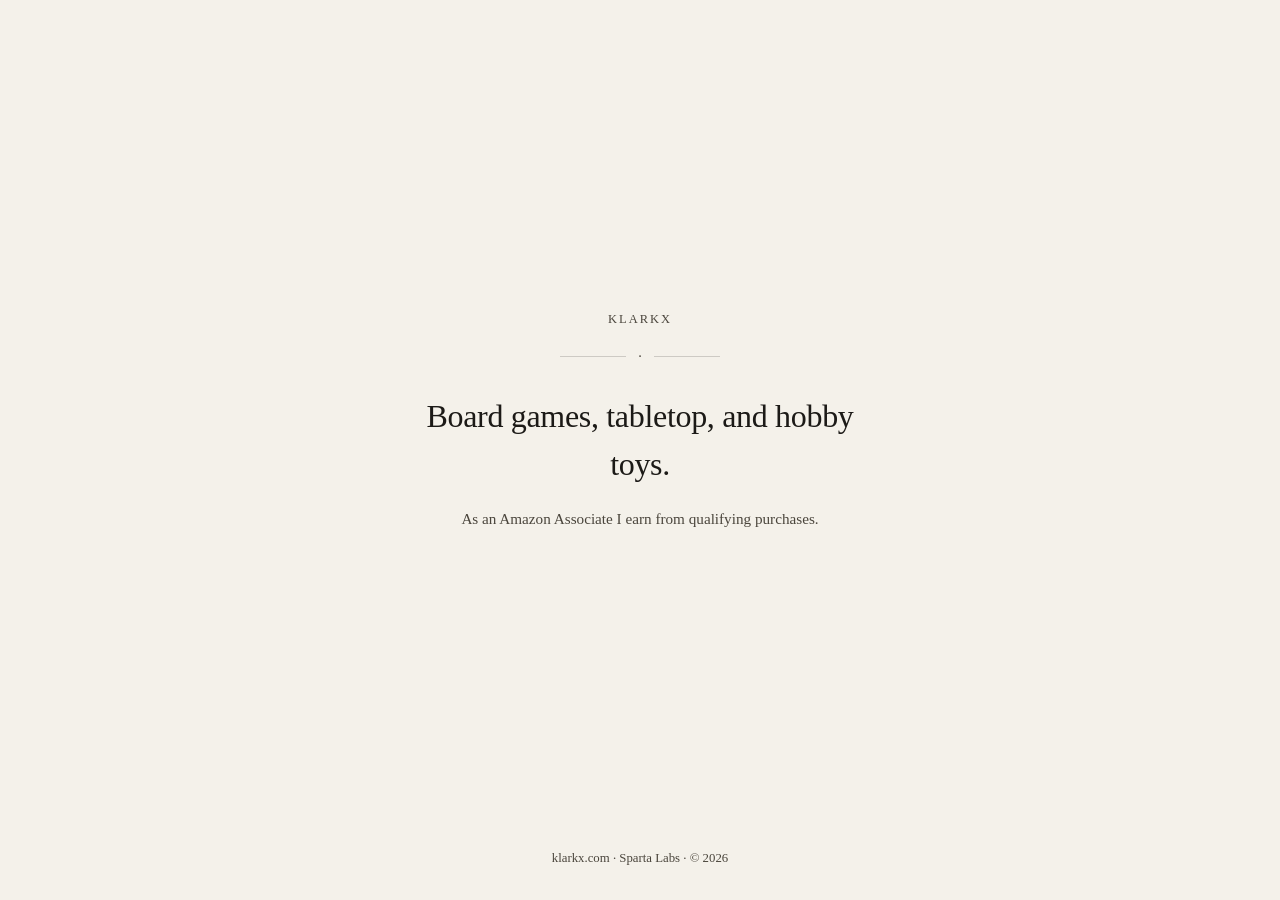
==== index.html @ 6b75e3bf "Add Klarkx holding page Minimal static site for Cloudflare Pages: home, 404, robots, and styles." ====
<!DOCTYPE html>
<html lang="en">
<head>
  <meta charset="utf-8" />
  <meta name="viewport" content="width=device-width, initial-scale=1" />
  <title>Klarkx</title>
  <meta name="description" content="Board games, tabletop, and hobby toys." />
  <meta name="robots" content="index,follow" />
  <link rel="stylesheet" href="styles.css" />
</head>
<body>
  <main class="wrap">
    <p class="eyebrow">Klarkx</p>
    <div class="rule" aria-hidden="true"><span class="dot">·</span></div>
    <h1>Board games, tabletop, and hobby toys.</h1>
    <p class="disclosure">As an Amazon Associate I earn from qualifying purchases.</p>
  </main>
  <footer>
    <p>klarkx.com · Sparta Labs · © 2026</p>
  </footer>
</body>
</html>
---- styles.css ----
:root {
  --bg: #f4f1ea;
  --ink: #1c1a17;
  --muted: #4a453c;
  --line: rgba(28, 26, 23, 0.18);
  --max: 28rem;
  --focus: #1c1a17;
}

* { box-sizing: border-box; }

html, body { height: 100%; }

body {
  margin: 0;
  min-height: 100%;
  display: flex;
  flex-direction: column;
  font-family: "Iowan Old Style", "Palatino Linotype", Palatino, Georgia, serif;
  background: var(--bg);
  color: var(--ink);
  line-height: 1.5;
}

a {
  color: var(--ink);
  text-decoration: underline;
  text-underline-offset: 0.15em;
}

a:hover { color: var(--muted); }

a:focus-visible,
.home-link:focus-visible {
  outline: 2px solid var(--focus);
  outline-offset: 3px;
}

.wrap {
  width: min(100% - 2.5rem, var(--max));
  margin: auto;
  padding: 4rem 0 3rem;
  text-align: center;
}

.eyebrow {
  margin: 0 0 1.25rem;
  letter-spacing: 0.16em;
  text-transform: uppercase;
  font-size: 0.78rem;
  color: var(--muted);
}

.rule {
  display: flex;
  align-items: center;
  gap: 0.75rem;
  color: var(--muted);
  margin: 0 auto 1.75rem;
  max-width: 10rem;
}

.rule::before,
.rule::after {
  content: "";
  flex: 1;
  height: 1px;
  background: var(--line);
}

.dot { font-size: 0.9rem; line-height: 1; }

h1 {
  margin: 0 0 1.25rem;
  font-weight: 400;
  font-size: clamp(1.5rem, 5vw, 2rem);
  letter-spacing: -0.01em;
}

.lede {
  margin: 0 0 1.25rem;
  color: var(--muted);
  font-size: 1.05rem;
}

.home-link {
  display: inline-flex;
  align-items: center;
  justify-content: center;
  min-height: 44px;
  min-width: 44px;
  padding: 0.5rem 0.75rem;
}

.disclosure {
  margin: 0;
  color: var(--muted);
  font-size: 0.95rem;
}

footer {
  padding: 1.5rem 1rem 2rem;
  text-align: center;
  color: var(--muted);
  font-size: 0.8rem;
}

footer p { margin: 0; }

@media (max-width: 390px) {
  .wrap {
    width: min(100% - 2rem, var(--max));
    padding: 3rem 0 2.5rem;
  }
}
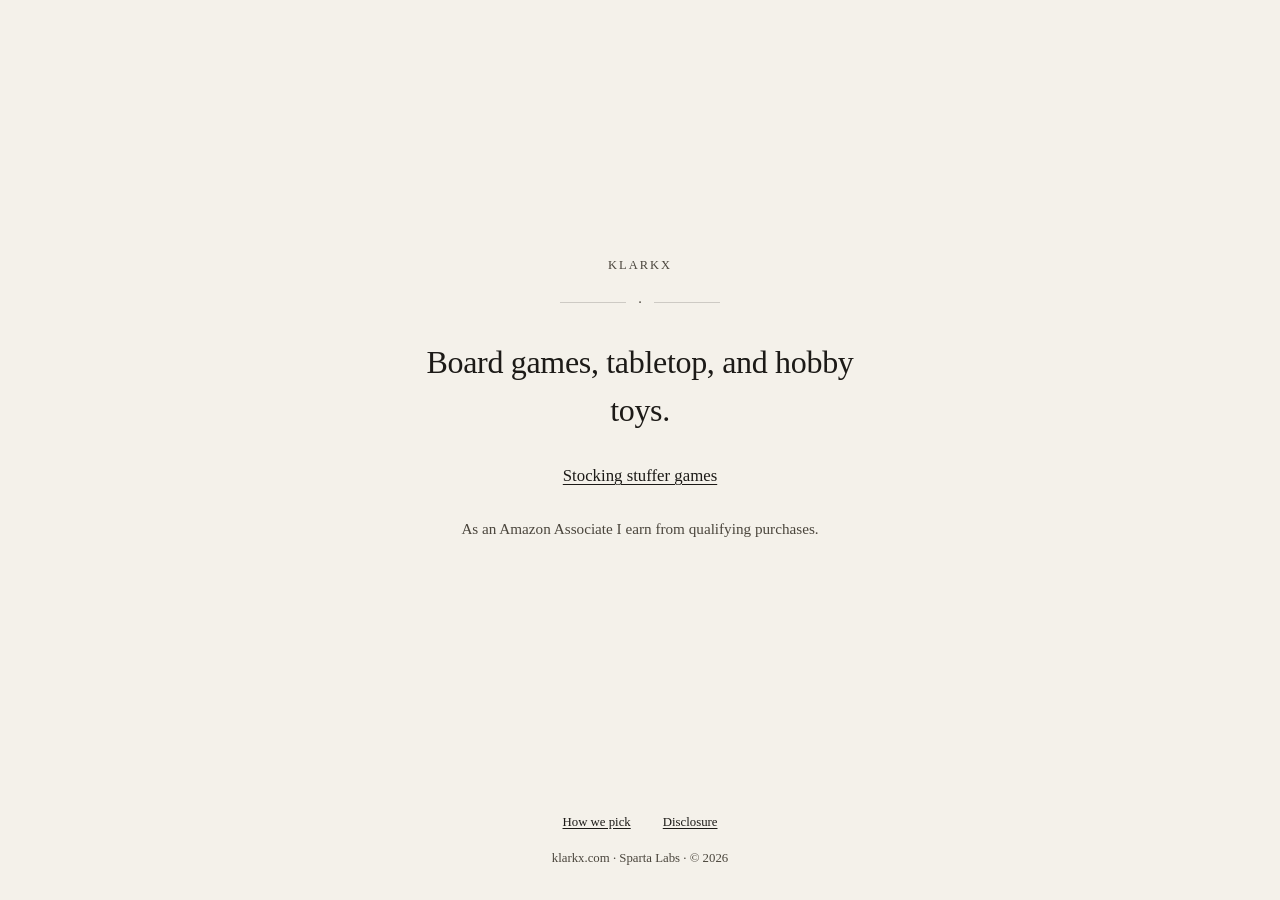
==== commit 57d7cd78: "Publish stocking stuffer games, how we pick, and disclosure Add the three approved pages, sitemap.xm" ====
--- a/index.html
+++ b/index.html
@@ -6,16 +6,21 @@
   <title>Klarkx</title>
   <meta name="description" content="Board games, tabletop, and hobby toys." />
   <meta name="robots" content="index,follow" />
-  <link rel="stylesheet" href="styles.css" />
+  <link rel="stylesheet" href="/styles.css" />
 </head>
 <body>
   <main class="wrap">
     <p class="eyebrow">Klarkx</p>
     <div class="rule" aria-hidden="true"><span class="dot">·</span></div>
     <h1>Board games, tabletop, and hobby toys.</h1>
+    <p class="lede"><a class="home-link" href="/stocking-stuffer-games/">Stocking stuffer games</a></p>
     <p class="disclosure">As an Amazon Associate I earn from qualifying purchases.</p>
   </main>
   <footer>
+    <nav class="footer-nav" aria-label="Footer">
+      <a href="/how-we-pick/">How we pick</a>
+      <a href="/disclosure/">Disclosure</a>
+    </nav>
     <p>klarkx.com · Sparta Labs · © 2026</p>
   </footer>
 </body>
--- a/styles.css
+++ b/styles.css
@@ -4,6 +4,7 @@
   --muted: #4a453c;
   --line: rgba(28, 26, 23, 0.18);
   --max: 28rem;
+  --max-prose: 42rem;
   --focus: #1c1a17;
 }
 
@@ -31,7 +32,8 @@
 a:hover { color: var(--muted); }
 
 a:focus-visible,
-.home-link:focus-visible {
+.home-link:focus-visible,
+.brand:focus-visible {
   outline: 2px solid var(--focus);
   outline-offset: 3px;
 }
@@ -98,18 +100,221 @@
   font-size: 0.95rem;
 }
 
+/* Inner pages: left-aligned article column */
+.site-header {
+  width: min(100% - 2.5rem, var(--max-prose));
+  margin: 0 auto;
+  display: flex;
+  align-items: center;
+  justify-content: space-between;
+  gap: 0.75rem;
+  padding: 0.75rem 0 0;
+  flex-wrap: nowrap;
+}
+
+.brand {
+  display: inline-flex;
+  align-items: center;
+  justify-content: center;
+  min-height: 44px;
+  min-width: 44px;
+  letter-spacing: 0.16em;
+  text-transform: uppercase;
+  font-size: 0.78rem;
+  color: var(--muted);
+  text-decoration: none;
+  padding: 0.5rem 0.25rem 0.5rem 0;
+}
+
+.nav {
+  display: flex;
+  flex-wrap: nowrap;
+  align-items: center;
+  gap: 0.25rem;
+  font-size: 0.9rem;
+}
+
+.nav a {
+  display: inline-flex;
+  align-items: center;
+  justify-content: center;
+  min-height: 44px;
+  min-width: 44px;
+  padding: 0.5rem 0.6rem;
+}
+
+.wrap.prose {
+  width: min(100% - 2.5rem, var(--max-prose));
+  margin: 0 auto;
+  padding: 2rem 0 3.5rem;
+  text-align: left;
+  flex: 1;
+}
+
+.prose h1 {
+  margin: 0 0 0.85rem;
+  font-size: clamp(1.6rem, 4.5vw, 2.15rem);
+  line-height: 1.2;
+}
+
+.prose h2 {
+  margin: 2.25rem 0 0.75rem;
+  font-weight: 400;
+  font-size: 1.35rem;
+}
+
+.prose h3 {
+  margin: 1.5rem 0 0.4rem;
+  font-weight: 400;
+  font-size: 1.12rem;
+}
+
+.prose p,
+.prose li {
+  color: var(--ink);
+}
+
+.prose .lede,
+.prose .meta,
+.prose .disclosure,
+.prose .note {
+  color: var(--muted);
+}
+
+.prose .lede { font-size: 1.05rem; margin: 0 0 0.85rem; }
+.prose .meta { font-size: 0.9rem; margin: 0 0 1.25rem; }
+.prose .disclosure { margin: 0 0 1.25rem; font-size: 0.95rem; }
+.prose .note { margin: 0 0 1rem; font-size: 0.9rem; }
+
+.prose ul,
+.prose ol {
+  margin: 0 0 1.25rem;
+  padding-left: 1.25rem;
+}
+
+.prose li { margin: 0.35rem 0; }
+
+.table-wrap { overflow-x: auto; margin: 1rem 0 1.5rem; }
+
+table {
+  width: 100%;
+  border-collapse: collapse;
+  font-size: 0.92rem;
+}
+
+caption {
+  text-align: left;
+  caption-side: top;
+  margin: 0 0 0.5rem;
+  color: var(--muted);
+  font-size: 0.9rem;
+}
+
+th, td {
+  text-align: left;
+  vertical-align: middle;
+  padding: 0.35rem 0.7rem 0.35rem 0;
+  border-bottom: 1px solid var(--line);
+}
+
+th { font-weight: 600; }
+
+/* Keep compact columns on one line; the table wraps can scroll. */
+td:nth-child(2),
+td:nth-child(3),
+td:nth-child(4),
+td:nth-child(5) {
+  white-space: nowrap;
+}
+
+table a {
+  display: inline-flex;
+  align-items: center;
+  min-height: 44px;
+  min-width: 44px;
+}
+
+.buy { margin: 0.35rem 0 0; font-size: 0.95rem; }
+
+.buy a {
+  display: inline-flex;
+  align-items: center;
+  min-height: 44px;
+  padding: 0.35rem 0;
+}
+
+.faq dt { margin: 1rem 0 0.25rem; font-weight: 600; }
+.faq dd { margin: 0; }
+
+.sources { font-size: 0.92rem; }
+.sources li { margin: 0.35rem 0; }
+
+/* Expand inline citation and meta link hit areas without stretching line height. */
+.prose p a,
+.prose li a,
+.prose .meta a {
+  position: relative;
+}
+
+.prose p a::after,
+.prose li a::after,
+.prose .meta a::after {
+  content: "";
+  position: absolute;
+  top: 50%;
+  left: 50%;
+  width: max(100%, 44px);
+  height: max(100%, 44px);
+  transform: translate(-50%, -50%);
+}
+
 footer {
-  padding: 1.5rem 1rem 2rem;
+  padding: 1.25rem 1rem 2rem;
   text-align: center;
   color: var(--muted);
   font-size: 0.8rem;
 }
 
 footer p { margin: 0; }
+
+footer .disclosure {
+  margin: 0 0 0.35rem;
+  font-size: 0.8rem;
+}
+
+.footer-nav {
+  display: flex;
+  flex-wrap: nowrap;
+  justify-content: center;
+  align-items: center;
+  gap: 0.25rem 0.5rem;
+  margin: 0 0 0.25rem;
+}
+
+.footer-nav a {
+  display: inline-flex;
+  align-items: center;
+  justify-content: center;
+  min-height: 44px;
+  min-width: 44px;
+  padding: 0.5rem 0.75rem;
+}
 
 @media (max-width: 390px) {
   .wrap {
     width: min(100% - 2rem, var(--max));
     padding: 3rem 0 2.5rem;
   }
-}
+
+  .site-header,
+  .wrap.prose {
+    width: min(100% - 2rem, var(--max-prose));
+  }
+
+  .wrap.prose { padding: 1.5rem 0 2.5rem; }
+
+  .nav a,
+  .footer-nav a {
+    padding: 0.5rem 0.45rem;
+  }
+}
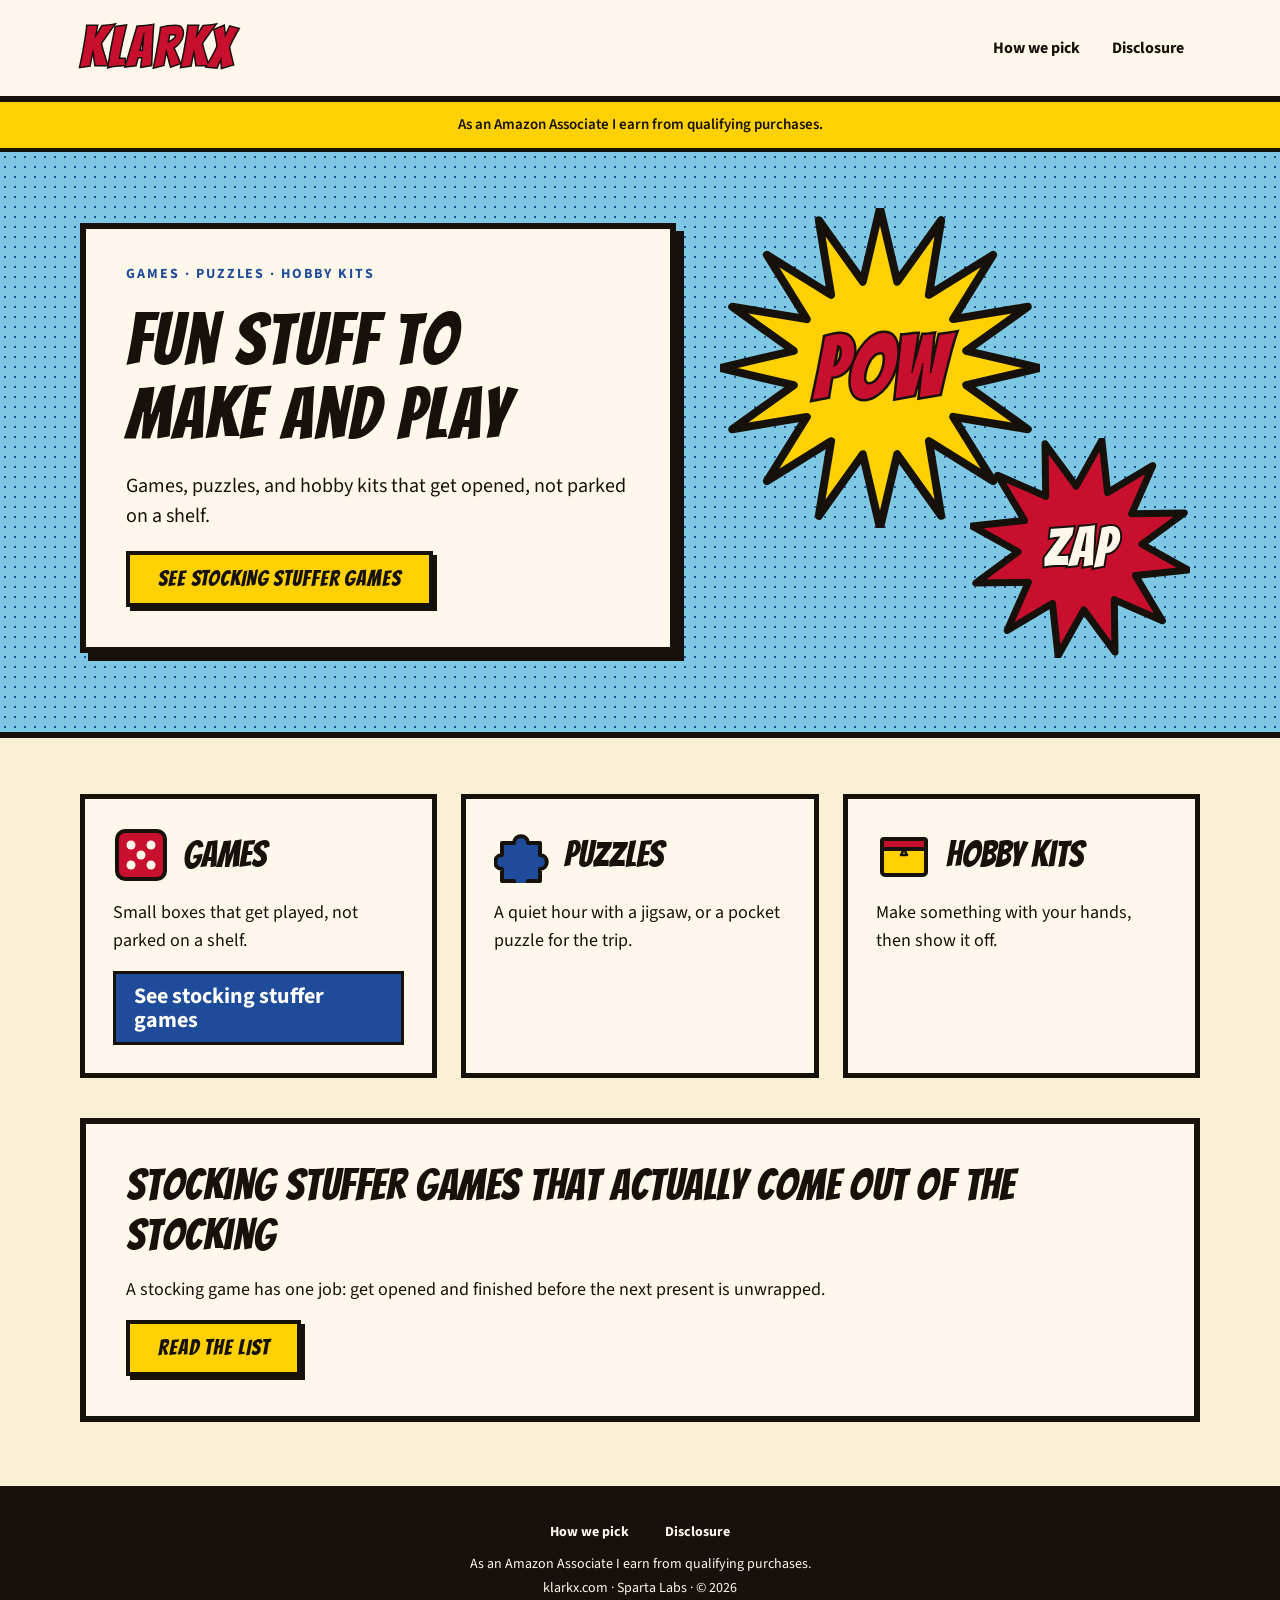
==== commit c71e9950: "Apply the Silver Age design and v2 copy Rebuild the home page, stocking-stuffer article, how-we-pick" ====
--- a/index.html
+++ b/index.html
@@ -3,24 +3,106 @@
 <head>
   <meta charset="utf-8" />
   <meta name="viewport" content="width=device-width, initial-scale=1" />
-  <title>Klarkx</title>
-  <meta name="description" content="Board games, tabletop, and hobby toys." />
+  <title>Klarkx — Fun stuff to make and play</title>
+  <meta name="description" content="Games, puzzles, and hobby kits that get opened, not parked on a shelf." />
   <meta name="robots" content="index,follow" />
+  <link rel="preload" href="/fonts/bangers-normal-400-latin.woff2" as="font" type="font/woff2" crossorigin>
+  <link rel="preload" href="/fonts/source-sans-3-roman-variable-latin.woff2" as="font" type="font/woff2" crossorigin>
+  <link rel="stylesheet" href="/fonts/fonts.css" />
   <link rel="stylesheet" href="/styles.css" />
 </head>
 <body>
-  <main class="wrap">
-    <p class="eyebrow">Klarkx</p>
-    <div class="rule" aria-hidden="true"><span class="dot">·</span></div>
-    <h1>Board games, tabletop, and hobby toys.</h1>
-    <p class="lede"><a class="home-link" href="/stocking-stuffer-games/">Stocking stuffer games</a></p>
-    <p class="disclosure">As an Amazon Associate I earn from qualifying purchases.</p>
+  <a class="skip" href="#main">Skip to content</a>
+  <header class="site-header">
+    <div class="header-inner">
+      <a class="brand" href="/">Klarkx</a>
+      <nav class="nav" aria-label="Site">
+        <a href="/how-we-pick/">How we pick</a>
+        <a href="/disclosure/">Disclosure</a>
+      </nav>
+    </div>
+  </header>
+  <div class="disclosure-bar">
+    <p>As an Amazon Associate I earn from qualifying purchases.</p>
+  </div>
+  <main id="main">
+    <section class="hero">
+      <div class="hero-inner">
+        <div class="hero-copy">
+          <p class="eyebrow">Games · Puzzles · Hobby kits</p>
+          <h1 class="hero-title">Fun stuff to<br>make and play</h1>
+          <p class="hero-lede">Games, puzzles, and hobby kits that get opened, not parked on a shelf.</p>
+          <a class="btn" href="/stocking-stuffer-games/">See stocking stuffer games</a>
+        </div>
+        <div class="hero-bursts" aria-hidden="true">
+          <div class="burst burst-pow">
+            <svg viewBox="0 0 320 320" width="140" height="140">
+              <polygon points="160.0,0.0 177.2,73.7 221.2,12.2 208.9,86.8 273.1,46.9 233.2,111.1 307.8,98.8 246.3,142.8 320.0,160.0 246.3,177.2 307.8,221.2 233.2,208.9 273.1,273.1 208.9,233.2 221.2,307.8 177.2,246.3 160.0,320.0 142.8,246.3 98.8,307.8 111.1,233.2 46.9,273.1 86.8,208.9 12.2,221.2 73.7,177.2 0.0,160.0 73.7,142.8 12.2,98.8 86.8,111.1 46.9,46.9 111.1,86.8 98.8,12.2 142.8,73.7" fill="#FFD100" stroke="#17110B" stroke-width="8" stroke-linejoin="round"></polygon>
+            </svg>
+            <span class="burst-label">POW</span>
+          </div>
+          <div class="burst burst-zap">
+            <svg viewBox="0 0 220 220" width="140" height="140">
+              <polygon points="131.9,2.2 137.6,54.5 182.8,27.6 161.7,75.7 214.3,75.0 171.9,106.2 217.8,131.9 165.5,137.6 192.4,182.8 144.3,161.7 145.0,214.3 113.8,171.9 88.1,217.8 82.4,165.5 37.2,192.4 58.3,144.3 5.7,145.0 48.1,113.8 2.2,88.1 54.5,82.4 27.6,37.2 75.7,58.3 75.0,5.7 106.2,48.1" fill="#C8102E" stroke="#17110B" stroke-width="7" stroke-linejoin="round"></polygon>
+            </svg>
+            <span class="burst-label">ZAP</span>
+          </div>
+        </div>
+      </div>
+    </section>
+
+    <div class="section categories">
+      <article class="panel cat-card">
+        <div class="cat-head">
+          <svg class="icon" viewBox="0 0 56 56" width="56" height="56" aria-hidden="true" focusable="false">
+              <rect x="4" y="4" width="48" height="48" rx="8" fill="#C8102E" stroke="#17110B" stroke-width="4"></rect>
+              <circle cx="18" cy="18" r="4.5" fill="#FFF8EA"></circle>
+              <circle cx="38" cy="18" r="4.5" fill="#FFF8EA"></circle>
+              <circle cx="28" cy="28" r="4.5" fill="#FFF8EA"></circle>
+              <circle cx="18" cy="38" r="4.5" fill="#FFF8EA"></circle>
+              <circle cx="38" cy="38" r="4.5" fill="#FFF8EA"></circle>
+            </svg>
+          <h2 class="cat-title">Games</h2>
+        </div>
+        <p>Small boxes that get played, not parked on a shelf.</p>
+        <a class="btn btn-blue" href="/stocking-stuffer-games/">See stocking stuffer games</a>
+      </article>
+      <article class="panel cat-card">
+        <div class="cat-head">
+          <svg class="icon" viewBox="0 0 56 56" width="56" height="56" aria-hidden="true" focusable="false">
+              <path d="M8 16 h12 c0-9 14-9 14 0 h12 v12 c9 0 9 14 0 14 v12 h-12 c0 9-14 9-14 0 h-12 v-12 c-9 0-9-14 0-14 z" fill="#1E4B9A" stroke="#17110B" stroke-width="4" stroke-linejoin="round"></path>
+            </svg>
+          <h2 class="cat-title">Puzzles</h2>
+        </div>
+        <p>A quiet hour with a jigsaw, or a pocket puzzle for the trip.</p>
+      </article>
+      <article class="panel cat-card">
+        <div class="cat-head">
+          <svg class="icon" viewBox="0 0 56 56" width="56" height="56" aria-hidden="true" focusable="false">
+              <rect x="6" y="18" width="44" height="30" rx="3" fill="#FFD100" stroke="#17110B" stroke-width="4"></rect>
+              <rect x="6" y="12" width="44" height="10" rx="2" fill="#C8102E" stroke="#17110B" stroke-width="4"></rect>
+              <path d="M28 22 L31 28 H25 Z" fill="#FFD100" stroke="#17110B" stroke-width="2.5" stroke-linejoin="round"></path>
+            </svg>
+          <h2 class="cat-title">Hobby kits</h2>
+        </div>
+        <p>Make something with your hands, then show it off.</p>
+      </article>
+    </div>
+
+    <div class="section featured">
+      <article class="panel">
+        <h2>Stocking stuffer games that actually come out of the stocking</h2>
+        <p>A stocking game has one job: get opened and finished before the next present is unwrapped.</p>
+        <a class="btn" href="/stocking-stuffer-games/">Read the list</a>
+      </article>
+    </div>
   </main>
   <footer>
     <nav class="footer-nav" aria-label="Footer">
       <a href="/how-we-pick/">How we pick</a>
       <a href="/disclosure/">Disclosure</a>
     </nav>
+    <p class="disclosure">As an Amazon Associate I earn from qualifying purchases.</p>
     <p>klarkx.com · Sparta Labs · © 2026</p>
   </footer>
 </body>
--- a/fonts/fonts.css
+++ b/fonts/fonts.css
@@ -0,0 +1,28 @@
+/* Self-hosted Latin subsets. font-display: swap. */
+
+@font-face {
+  font-family: "Bangers";
+  font-style: normal;
+  font-weight: 400;
+  font-display: swap;
+  src: url("/fonts/bangers-normal-400-latin.woff2") format("woff2");
+  unicode-range: U+0000-00FF, U+0131, U+0152-0153, U+02BB-02BC, U+02C6, U+02DA, U+02DC, U+0304, U+0308, U+0329, U+2000-206F, U+20AC, U+2122, U+2191, U+2193, U+2212, U+2215, U+FEFF, U+FFFD;
+}
+
+@font-face {
+  font-family: "Source Sans 3";
+  font-style: normal;
+  font-weight: 200 900;
+  font-display: swap;
+  src: url("/fonts/source-sans-3-roman-variable-latin.woff2") format("woff2");
+  unicode-range: U+0000-00FF, U+0131, U+0152-0153, U+02BB-02BC, U+02C6, U+02DA, U+02DC, U+0304, U+0308, U+0329, U+2000-206F, U+20AC, U+2122, U+2191, U+2193, U+2212, U+2215, U+FEFF, U+FFFD;
+}
+
+@font-face {
+  font-family: "Source Sans 3";
+  font-style: italic;
+  font-weight: 400;
+  font-display: swap;
+  src: url("/fonts/source-sans-3-italic-400-latin.woff2") format("woff2");
+  unicode-range: U+0000-00FF, U+0131, U+0152-0153, U+02BB-02BC, U+02C6, U+02DA, U+02DC, U+0304, U+0308, U+0329, U+2000-206F, U+20AC, U+2122, U+2191, U+2193, U+2212, U+2215, U+FEFF, U+FFFD;
+}
--- a/styles.css
+++ b/styles.css
@@ -1,27 +1,44 @@
+/* Klarkx Silver Age — palette and type from the approved Paper mock. */
+
 :root {
-  --bg: #f4f1ea;
-  --ink: #1c1a17;
-  --muted: #4a453c;
-  --line: rgba(28, 26, 23, 0.18);
-  --max: 28rem;
-  --max-prose: 42rem;
-  --focus: #1c1a17;
+  --newsprint: #F8EFD4;
+  --panel: #FFF8EA;
+  --ink: #17110B;
+  --red: #C8102E;
+  --yellow: #FFD100;
+  --blue: #1E4B9A;
+  --cyan: #7EC8E3;
+  --coffee: #4A3B28;
+  --display: "Bangers", "Impact", "Arial Black", sans-serif;
+  --sans: "Source Sans 3", "Source Sans Pro", "Helvetica Neue", Helvetica, Arial, sans-serif;
+  --page-pad: 16px;
+  --content: 72rem;
+  --focus: #17110B;
+  --radius: 0;
 }
 
 * { box-sizing: border-box; }
 
-html, body { height: 100%; }
+html {
+  scroll-behavior: smooth;
+}
+
+html, body { min-height: 100%; }
 
 body {
   margin: 0;
   min-height: 100%;
   display: flex;
   flex-direction: column;
-  font-family: "Iowan Old Style", "Palatino Linotype", Palatino, Georgia, serif;
-  background: var(--bg);
-  color: var(--ink);
-  line-height: 1.5;
-}
+  font-family: var(--sans);
+  font-weight: 400;
+  font-size: 16px;
+  line-height: 24px;
+  background: var(--newsprint);
+  color: var(--ink);
+}
+
+img, svg { max-width: 100%; height: auto; display: block; }
 
 a {
   color: var(--ink);
@@ -29,86 +46,61 @@
   text-underline-offset: 0.15em;
 }
 
-a:hover { color: var(--muted); }
+a:hover { color: var(--blue); }
 
 a:focus-visible,
-.home-link:focus-visible,
-.brand:focus-visible {
-  outline: 2px solid var(--focus);
+button:focus-visible,
+.brand:focus-visible,
+.btn:focus-visible {
+  outline: 3px solid var(--focus);
   outline-offset: 3px;
 }
 
-.wrap {
-  width: min(100% - 2.5rem, var(--max));
-  margin: auto;
-  padding: 4rem 0 3rem;
-  text-align: center;
-}
-
-.eyebrow {
-  margin: 0 0 1.25rem;
-  letter-spacing: 0.16em;
-  text-transform: uppercase;
-  font-size: 0.78rem;
-  color: var(--muted);
-}
-
-.rule {
-  display: flex;
-  align-items: center;
-  gap: 0.75rem;
-  color: var(--muted);
-  margin: 0 auto 1.75rem;
-  max-width: 10rem;
-}
-
-.rule::before,
-.rule::after {
-  content: "";
-  flex: 1;
+.skip {
+  position: absolute;
+  left: 12px;
+  top: 0;
+  z-index: 20;
+  width: 1px;
   height: 1px;
-  background: var(--line);
-}
-
-.dot { font-size: 0.9rem; line-height: 1; }
-
-h1 {
-  margin: 0 0 1.25rem;
-  font-weight: 400;
-  font-size: clamp(1.5rem, 5vw, 2rem);
-  letter-spacing: -0.01em;
-}
-
-.lede {
-  margin: 0 0 1.25rem;
-  color: var(--muted);
-  font-size: 1.05rem;
-}
-
-.home-link {
-  display: inline-flex;
-  align-items: center;
-  justify-content: center;
+  padding: 0;
+  margin: -1px;
+  overflow: hidden;
+  clip: rect(0, 0, 0, 0);
+  white-space: nowrap;
+  border: 0;
+  background: var(--yellow);
+  color: var(--ink);
+  font-weight: 700;
+}
+
+.skip:focus,
+.skip:focus-visible {
+  width: auto;
+  height: auto;
+  margin: 0;
+  clip: auto;
+  overflow: visible;
+  top: 12px;
   min-height: 44px;
-  min-width: 44px;
-  padding: 0.5rem 0.75rem;
-}
-
-.disclosure {
-  margin: 0;
-  color: var(--muted);
-  font-size: 0.95rem;
-}
-
-/* Inner pages: left-aligned article column */
+  padding: 8px 12px;
+}
+
+/* ---------- Header ---------- */
+
 .site-header {
-  width: min(100% - 2.5rem, var(--max-prose));
+  background: var(--panel);
+  border-bottom: 6px solid var(--ink);
+}
+
+.header-inner {
+  width: min(100% - (var(--page-pad) * 2), var(--content));
   margin: 0 auto;
   display: flex;
   align-items: center;
   justify-content: space-between;
   gap: 0.75rem;
-  padding: 0.75rem 0 0;
+  padding: 8px 0;
   flex-wrap: nowrap;
 }
 
@@ -118,147 +110,428 @@
   justify-content: center;
   min-height: 44px;
   min-width: 44px;
-  letter-spacing: 0.16em;
+  padding: 4px 4px 4px 0;
+  font-family: var(--display);
+  font-weight: 400;
+  font-size: 36px;
+  line-height: 1;
+  letter-spacing: 0.04em;
+  color: var(--red);
+  text-decoration: none;
+  -webkit-text-stroke: 2.5px var(--ink);
+  paint-order: stroke fill;
   text-transform: uppercase;
-  font-size: 0.78rem;
-  color: var(--muted);
-  text-decoration: none;
-  padding: 0.5rem 0.25rem 0.5rem 0;
-}
+}
+
+.brand:hover { color: var(--red); }
 
 .nav {
   display: flex;
   flex-wrap: nowrap;
   align-items: center;
-  gap: 0.25rem;
-  font-size: 0.9rem;
-}
-
-.nav a {
+  gap: 0;
+  font-size: 14px;
+}
+
+.nav a,
+.footer-nav a {
   display: inline-flex;
   align-items: center;
   justify-content: center;
   min-height: 44px;
   min-width: 44px;
-  padding: 0.5rem 0.6rem;
-}
-
-.wrap.prose {
-  width: min(100% - 2.5rem, var(--max-prose));
+  padding: 10px 8px;
+  font-weight: 700;
+  text-decoration: none;
+  color: var(--ink);
+}
+
+.nav a:hover,
+.footer-nav a:hover { text-decoration: underline; }
+
+.nav a[aria-current="page"] {
+  text-decoration: underline;
+  text-underline-offset: 0.2em;
+}
+
+/* ---------- Disclosure bar ---------- */
+
+.disclosure-bar {
+  background: var(--yellow);
+  border-bottom: 4px solid var(--ink);
+  padding: 10px var(--page-pad);
+  text-align: center;
+}
+
+.disclosure-bar p {
   margin: 0 auto;
-  padding: 2rem 0 3.5rem;
-  text-align: left;
+  width: min(100%, var(--content));
+  font-weight: 600;
+  font-size: 14px;
+  line-height: 20px;
+  color: var(--ink);
+}
+
+/* ---------- Buttons ---------- */
+
+.btn {
+  display: inline-flex;
+  align-items: center;
+  justify-content: center;
+  min-height: 48px;
+  min-width: 44px;
+  padding: 12px 28px;
+  font-family: var(--display);
+  font-weight: 400;
+  font-size: 20px;
+  line-height: 22px;
+  letter-spacing: 0.04em;
+  text-decoration: none;
+  text-transform: uppercase;
+  border: 4px solid var(--ink);
+  box-shadow: 4px 4px 0 var(--ink);
+  color: var(--ink);
+  background: var(--yellow);
+}
+
+.btn:hover { color: var(--ink); filter: brightness(1.05); }
+
+.btn-blue {
+  background: var(--blue);
+  color: #fff;
+  font-family: var(--sans);
+  font-weight: 700;
+  font-size: 16px;
+  line-height: 20px;
+  letter-spacing: 0;
+  text-transform: none;
+  border-width: 3px;
+  box-shadow: none;
+  padding: 10px 18px;
+  min-height: 44px;
+}
+
+.btn-blue:hover { color: #fff; }
+
+.btn-block { width: 100%; }
+
+/* ---------- Home hero ---------- */
+
+.hero {
+  position: relative;
+  background-color: var(--cyan);
+  background-image: radial-gradient(var(--blue) 1.25px, transparent 1.25px);
+  background-size: 10px 10px;
+  border-bottom: 6px solid var(--ink);
+  overflow: hidden;
+}
+
+.hero-inner {
+  width: min(100% - (var(--page-pad) * 2), var(--content));
+  margin: 0 auto;
+  display: flex;
+  flex-direction: column;
+  gap: 16px;
+  padding: 20px 0 24px;
+}
+
+.hero-copy {
+  position: relative;
+  z-index: 1;
+  background: var(--panel);
+  border: 5px solid var(--ink);
+  box-shadow: 6px 6px 0 var(--ink);
+  padding: 22px 20px 24px;
+  display: flex;
+  flex-direction: column;
+  gap: 14px;
+}
+
+.eyebrow {
+  margin: 0;
+  font-weight: 700;
+  font-size: 13px;
+  line-height: 16px;
+  letter-spacing: 0.14em;
+  text-transform: uppercase;
+  color: var(--blue);
+}
+
+.hero-title {
+  margin: 0;
+  font-family: var(--display);
+  font-weight: 400;
+  font-size: 42px;
+  line-height: 44px;
+  letter-spacing: 0.02em;
+  color: var(--ink);
+}
+
+.hero-lede {
+  margin: 0;
+  font-size: 16px;
+  line-height: 24px;
+  color: var(--ink);
+}
+
+.hero-bursts {
+  display: flex;
+  justify-content: flex-end;
+  pointer-events: none;
+}
+
+.burst {
+  position: relative;
+  flex-shrink: 0;
+}
+
+.burst svg { display: block; }
+
+.burst-label {
+  position: absolute;
+  inset: 0;
+  display: flex;
+  align-items: center;
+  justify-content: center;
+  font-family: var(--display);
+  font-weight: 400;
+  letter-spacing: 0.02em;
+  pointer-events: none;
+}
+
+.burst-pow .burst-label {
+  font-size: 36px;
+  line-height: 36px;
+  color: var(--red);
+  -webkit-text-stroke: 3px var(--ink);
+  paint-order: stroke fill;
+}
+
+.burst-zap .burst-label {
+  font-size: 28px;
+  line-height: 28px;
+  color: var(--panel);
+  -webkit-text-stroke: 3px var(--ink);
+  paint-order: stroke fill;
+}
+
+/* ---------- Category + featured ---------- */
+
+.section {
+  width: min(100% - (var(--page-pad) * 2), var(--content));
+  margin: 0 auto;
+}
+
+.categories {
+  display: flex;
+  flex-direction: column;
+  gap: 16px;
+  padding: 24px 0 8px;
+}
+
+.panel {
+  background: var(--panel);
+  border: 5px solid var(--ink);
+  padding: 24px 20px 28px;
+}
+
+.cat-card {
+  display: flex;
+  flex-direction: column;
+  gap: 16px;
+  padding: 24px 20px;
+}
+
+.cat-head {
+  display: flex;
+  flex-direction: row;
+  align-items: center;
+  gap: 14px;
+}
+
+.cat-head h2,
+.cat-head .cat-title {
+  margin: 0;
+  font-family: var(--display);
+  font-weight: 400;
+  font-size: 32px;
+  line-height: 36px;
+}
+
+.cat-card p {
+  margin: 0;
+  font-size: 16px;
+  line-height: 24px;
+}
+
+.icon {
+  flex-shrink: 0;
+  width: 56px;
+  height: 56px;
+}
+
+.featured {
+  padding: 16px 0 32px;
+}
+
+.featured .panel {
+  display: flex;
+  flex-direction: column;
+  gap: 14px;
+}
+
+.featured h2 {
+  margin: 0;
+  font-family: var(--display);
+  font-weight: 400;
+  font-size: 32px;
+  line-height: 36px;
+  letter-spacing: 0.01em;
+}
+
+.featured p {
+  margin: 0;
+  font-size: 16px;
+  line-height: 24px;
+}
+
+/* ---------- Footer ---------- */
+
+footer {
+  margin-top: auto;
+  padding: 16px var(--page-pad) 32px;
+  background: var(--ink);
+  color: var(--panel);
+  text-align: center;
+  font-size: 14px;
+  line-height: 20px;
+}
+
+footer a { color: var(--panel); }
+
+footer .footer-nav a { color: var(--panel); }
+
+footer a:hover { color: var(--yellow); }
+
+footer a:focus-visible {
+  outline-color: var(--yellow);
+}
+
+.footer-nav {
+  display: flex;
+  flex-wrap: nowrap;
+  justify-content: center;
+  align-items: center;
+  gap: 4px;
+}
+
+footer .disclosure {
+  margin: 0 0 4px;
+  font-size: 14px;
+  color: var(--panel);
+}
+
+footer p { margin: 0; }
+
+/* ---------- Inner pages ---------- */
+
+.page-body {
   flex: 1;
-}
-
-.prose h1 {
-  margin: 0 0 0.85rem;
-  font-size: clamp(1.6rem, 4.5vw, 2.15rem);
-  line-height: 1.2;
+  width: min(100% - (var(--page-pad) * 2), 48rem);
+  margin: 0 auto;
+  padding: 20px 0 32px;
+}
+
+.page-body.wide {
+  width: min(100% - (var(--page-pad) * 2), var(--content));
+}
+
+.title-panel {
+  background: var(--panel);
+  border: 5px solid var(--ink);
+  padding: 22px 18px 24px;
+  display: flex;
+  flex-direction: column;
+  gap: 12px;
+  margin: 0 0 24px;
+}
+
+.title-panel h1 {
+  margin: 0;
+  font-family: var(--display);
+  font-weight: 400;
+  font-size: 32px;
+  line-height: 36px;
+  letter-spacing: 0.01em;
+}
+
+.title-panel .lede,
+.prose .lede {
+  margin: 0;
+  font-size: 16px;
+  line-height: 24px;
+  color: var(--ink);
+}
+
+.title-panel .disclosure,
+.prose > .disclosure {
+  margin: 0;
+  color: var(--coffee);
+  font-size: 15px;
+  line-height: 22px;
 }
 
 .prose h2 {
-  margin: 2.25rem 0 0.75rem;
-  font-weight: 400;
-  font-size: 1.35rem;
+  margin: 2rem 0 0.75rem;
+  font-family: var(--display);
+  font-weight: 400;
+  font-size: 26px;
+  line-height: 30px;
 }
 
 .prose h3 {
   margin: 1.5rem 0 0.4rem;
-  font-weight: 400;
-  font-size: 1.12rem;
+  font-family: var(--display);
+  font-weight: 400;
+  font-size: 22px;
+  line-height: 26px;
 }
 
 .prose p,
-.prose li {
-  color: var(--ink);
-}
-
-.prose .lede,
-.prose .meta,
-.prose .disclosure,
+.prose li,
+.prose dd {
+  color: var(--ink);
+  font-size: 16px;
+  line-height: 24px;
+}
+
+.prose p { margin: 0 0 1rem; }
+
 .prose .note {
-  color: var(--muted);
-}
-
-.prose .lede { font-size: 1.05rem; margin: 0 0 0.85rem; }
-.prose .meta { font-size: 0.9rem; margin: 0 0 1.25rem; }
-.prose .disclosure { margin: 0 0 1.25rem; font-size: 0.95rem; }
-.prose .note { margin: 0 0 1rem; font-size: 0.9rem; }
-
-.prose ul,
-.prose ol {
+  color: var(--coffee);
+  font-size: 14px;
+  line-height: 20px;
+}
+
+.prose ul, .prose ol {
   margin: 0 0 1.25rem;
   padding-left: 1.25rem;
 }
 
 .prose li { margin: 0.35rem 0; }
 
-.table-wrap { overflow-x: auto; margin: 1rem 0 1.5rem; }
-
-table {
-  width: 100%;
-  border-collapse: collapse;
-  font-size: 0.92rem;
-}
-
-caption {
-  text-align: left;
-  caption-side: top;
-  margin: 0 0 0.5rem;
-  color: var(--muted);
-  font-size: 0.9rem;
-}
-
-th, td {
-  text-align: left;
-  vertical-align: middle;
-  padding: 0.35rem 0.7rem 0.35rem 0;
-  border-bottom: 1px solid var(--line);
-}
-
-th { font-weight: 600; }
-
-/* Keep compact columns on one line; the table wraps can scroll. */
-td:nth-child(2),
-td:nth-child(3),
-td:nth-child(4),
-td:nth-child(5) {
-  white-space: nowrap;
-}
-
-table a {
-  display: inline-flex;
-  align-items: center;
-  min-height: 44px;
-  min-width: 44px;
-}
-
-.buy { margin: 0.35rem 0 0; font-size: 0.95rem; }
-
-.buy a {
-  display: inline-flex;
-  align-items: center;
-  min-height: 44px;
-  padding: 0.35rem 0;
-}
-
-.faq dt { margin: 1rem 0 0.25rem; font-weight: 600; }
-.faq dd { margin: 0; }
-
-.sources { font-size: 0.92rem; }
-.sources li { margin: 0.35rem 0; }
-
-/* Expand inline citation and meta link hit areas without stretching line height. */
+/* Expand inline citation hit areas without stretching line height. */
 .prose p a,
 .prose li a,
-.prose .meta a {
+.prose td a,
+.prose .note a {
   position: relative;
 }
 
 .prose p a::after,
 .prose li a::after,
-.prose .meta a::after {
+.prose td a::after,
+.prose .note a::after {
   content: "";
   position: absolute;
   top: 50%;
@@ -268,53 +541,290 @@
   transform: translate(-50%, -50%);
 }
 
-footer {
-  padding: 1.25rem 1rem 2rem;
-  text-align: center;
-  color: var(--muted);
-  font-size: 0.8rem;
-}
-
-footer p { margin: 0; }
-
-footer .disclosure {
-  margin: 0 0 0.35rem;
-  font-size: 0.8rem;
-}
-
-.footer-nav {
-  display: flex;
-  flex-wrap: nowrap;
-  justify-content: center;
-  align-items: center;
-  gap: 0.25rem 0.5rem;
-  margin: 0 0 0.25rem;
-}
-
-.footer-nav a {
+.buy {
+  margin: 0.35rem 0 1.25rem;
+  font-size: 15px;
+  line-height: 22px;
+  color: var(--coffee);
+  display: flex;
+  flex-direction: column;
+  align-items: flex-start;
+  gap: 8px;
+}
+
+.buy a.btn {
+  /* override the expanded ::after so the button itself is the target */
+}
+
+.buy a.btn::after { content: none; }
+
+.faq dt {
+  margin: 1rem 0 0.25rem;
+  font-weight: 700;
+  font-size: 16px;
+  line-height: 24px;
+}
+
+.faq dd { margin: 0; }
+
+/* ---------- Glance table ---------- */
+
+.table-wrap {
+  overflow-x: auto;
+  margin: 1rem 0 1.5rem;
+  background: var(--panel);
+  border: 5px solid var(--ink);
+}
+
+.glance-table {
+  width: 100%;
+  border-collapse: collapse;
+  font-size: 16px;
+  line-height: 22px;
+}
+
+.glance-table caption {
+  text-align: left;
+  caption-side: top;
+  padding: 0;
+  height: 0;
+  overflow: hidden;
+}
+
+.glance-table th,
+.glance-table td {
+  text-align: left;
+  vertical-align: middle;
+  padding: 10px 16px;
+  border-bottom: 2px solid var(--ink);
+}
+
+.glance-table th {
+  background: var(--yellow);
+  font-weight: 700;
+  font-size: 14px;
+  line-height: 18px;
+  border-bottom: 4px solid var(--ink);
+}
+
+.glance-table tr:last-child td { border-bottom: 0; }
+
+.glance-table a {
   display: inline-flex;
   align-items: center;
-  justify-content: center;
   min-height: 44px;
   min-width: 44px;
-  padding: 0.5rem 0.75rem;
-}
-
-@media (max-width: 390px) {
-  .wrap {
-    width: min(100% - 2rem, var(--max));
-    padding: 3rem 0 2.5rem;
-  }
-
-  .site-header,
-  .wrap.prose {
-    width: min(100% - 2rem, var(--max-prose));
-  }
-
-  .wrap.prose { padding: 1.5rem 0 2.5rem; }
+}
+
+/* Phone: stack the glance table so it never needs sideways scroll. */
+@media (max-width: 700px) {
+  .table-wrap { overflow: visible; }
+
+  .glance-table thead {
+    position: absolute;
+    width: 1px;
+    height: 1px;
+    padding: 0;
+    margin: -1px;
+    overflow: hidden;
+    clip: rect(0, 0, 0, 0);
+    white-space: nowrap;
+    border: 0;
+  }
+
+  .glance-table,
+  .glance-table tbody,
+  .glance-table tr,
+  .glance-table td {
+    display: block;
+    width: 100%;
+  }
+
+  .glance-table tr {
+    padding: 12px 16px;
+    border-bottom: 2px solid var(--ink);
+  }
+
+  .glance-table tr:last-child { border-bottom: 0; }
+
+  .glance-table td {
+    display: flex;
+    gap: 8px;
+    padding: 1px 0;
+    border: 0;
+    white-space: normal;
+  }
+
+  .glance-table td::before {
+    content: attr(data-label);
+    font-weight: 700;
+    flex: 0 0 6.5rem;
+    color: var(--ink);
+  }
+
+  .glance-table td[data-label="Game"] {
+    font-weight: 700;
+  }
+
+  .glance-table td[data-label="Game"]::before { display: none; }
+
+  .glance-table td:empty { display: none; }
+
+  .glance-table a {
+    min-height: 44px;
+  }
+}
+
+/* 404 / simple pages share the title panel look */
+.simple {
+  width: min(100% - (var(--page-pad) * 2), 36rem);
+  margin: 2rem auto 3rem;
+}
+
+/* ---------- Desktop ---------- */
+
+@media (min-width: 800px) {
+  :root { --page-pad: 48px; }
+
+  body { font-size: 18px; line-height: 28px; }
+
+  .header-inner { padding: 16px 0; }
+
+  .brand {
+    font-size: 56px;
+    -webkit-text-stroke: 3px var(--ink);
+  }
+
+  .nav { font-size: 16px; }
 
   .nav a,
-  .footer-nav a {
-    padding: 0.5rem 0.45rem;
-  }
-}
+  .footer-nav a { padding: 12px 16px; }
+
+  .disclosure-bar { padding: 12px var(--page-pad); }
+
+  .disclosure-bar p { font-size: 15px; line-height: 22px; }
+
+  .hero-inner {
+    flex-direction: row;
+    align-items: center;
+    justify-content: space-between;
+    gap: 24px;
+    padding: 56px 0 64px;
+  }
+
+  .hero-copy {
+    width: min(700px, 58%);
+    padding: 36px 40px 40px;
+    gap: 20px;
+    border-width: 6px;
+    box-shadow: 8px 8px 0 var(--ink);
+  }
+
+  .eyebrow { font-size: 14px; line-height: 18px; }
+
+  .hero-title { font-size: 72px; line-height: 74px; }
+
+  .hero-lede { font-size: 20px; line-height: 30px; }
+
+  .btn { font-size: 22px; line-height: 24px; }
+
+  .hero-bursts {
+    position: relative;
+    width: 500px;
+    height: 460px;
+    flex-shrink: 0;
+  }
+
+  .burst-pow {
+    position: absolute;
+    top: 0;
+    left: 20px;
+    width: 320px;
+    height: 320px;
+  }
+
+  .burst-pow .burst-label { font-size: 88px; line-height: 88px; -webkit-text-stroke: 5px var(--ink); }
+
+  .burst-zap {
+    position: absolute;
+    top: 230px;
+    left: 270px;
+    width: 220px;
+    height: 220px;
+  }
+
+  .burst-zap .burst-label { font-size: 56px; line-height: 56px; -webkit-text-stroke: 4px var(--ink); }
+
+  .categories {
+    display: grid;
+    grid-template-columns: 1fr 1fr 1fr;
+    gap: 24px;
+    padding: 56px 0 16px;
+  }
+
+  .cat-card { padding: 28px; }
+
+  .cat-head h2, .cat-head .cat-title { font-size: 36px; line-height: 40px; }
+
+  .cat-card p { font-size: 18px; line-height: 28px; }
+
+  .featured { padding: 24px 0 64px; }
+
+  .featured .panel { padding: 36px 40px 40px; border-width: 6px; gap: 16px; }
+
+  .featured h2 { font-size: 44px; line-height: 50px; }
+
+  .featured p { font-size: 18px; line-height: 28px; }
+
+  .page-body { padding: 48px 0 64px; }
+
+  .title-panel {
+    padding: 36px 40px 40px;
+    border-width: 6px;
+    gap: 16px;
+    margin-bottom: 32px;
+  }
+
+  .title-panel h1 { font-size: 56px; line-height: 60px; }
+
+  .title-panel .lede,
+  .prose .lede { font-size: 20px; line-height: 30px; }
+
+  .prose h2 { font-size: 32px; line-height: 36px; }
+
+  .prose h3 { font-size: 28px; line-height: 32px; }
+
+  .prose p, .prose li, .prose dd { font-size: 18px; line-height: 28px; }
+
+  .buy {
+    flex-direction: row;
+    align-items: center;
+    gap: 12px;
+  }
+
+  footer { padding: 24px var(--page-pad) 40px; }
+}
+
+@media (min-width: 1100px) {
+  :root { --page-pad: 80px; }
+}
+
+.burst-pow svg { width: 140px; height: 140px; }
+.burst-zap { display: none; }
+
+@media (min-width: 800px) {
+  .burst-zap { display: block; }
+  .burst-pow svg { width: 320px; height: 320px; }
+  .burst-zap svg { width: 220px; height: 220px; }
+}
+
+.title-panel p { margin: 0; }
+
+.hero-copy .btn,
+.featured .btn { align-self: stretch; }
+.cat-card .btn { align-self: flex-start; }
+
+@media (min-width: 800px) {
+  .hero-copy .btn,
+  .featured .btn { align-self: flex-start; }
+}
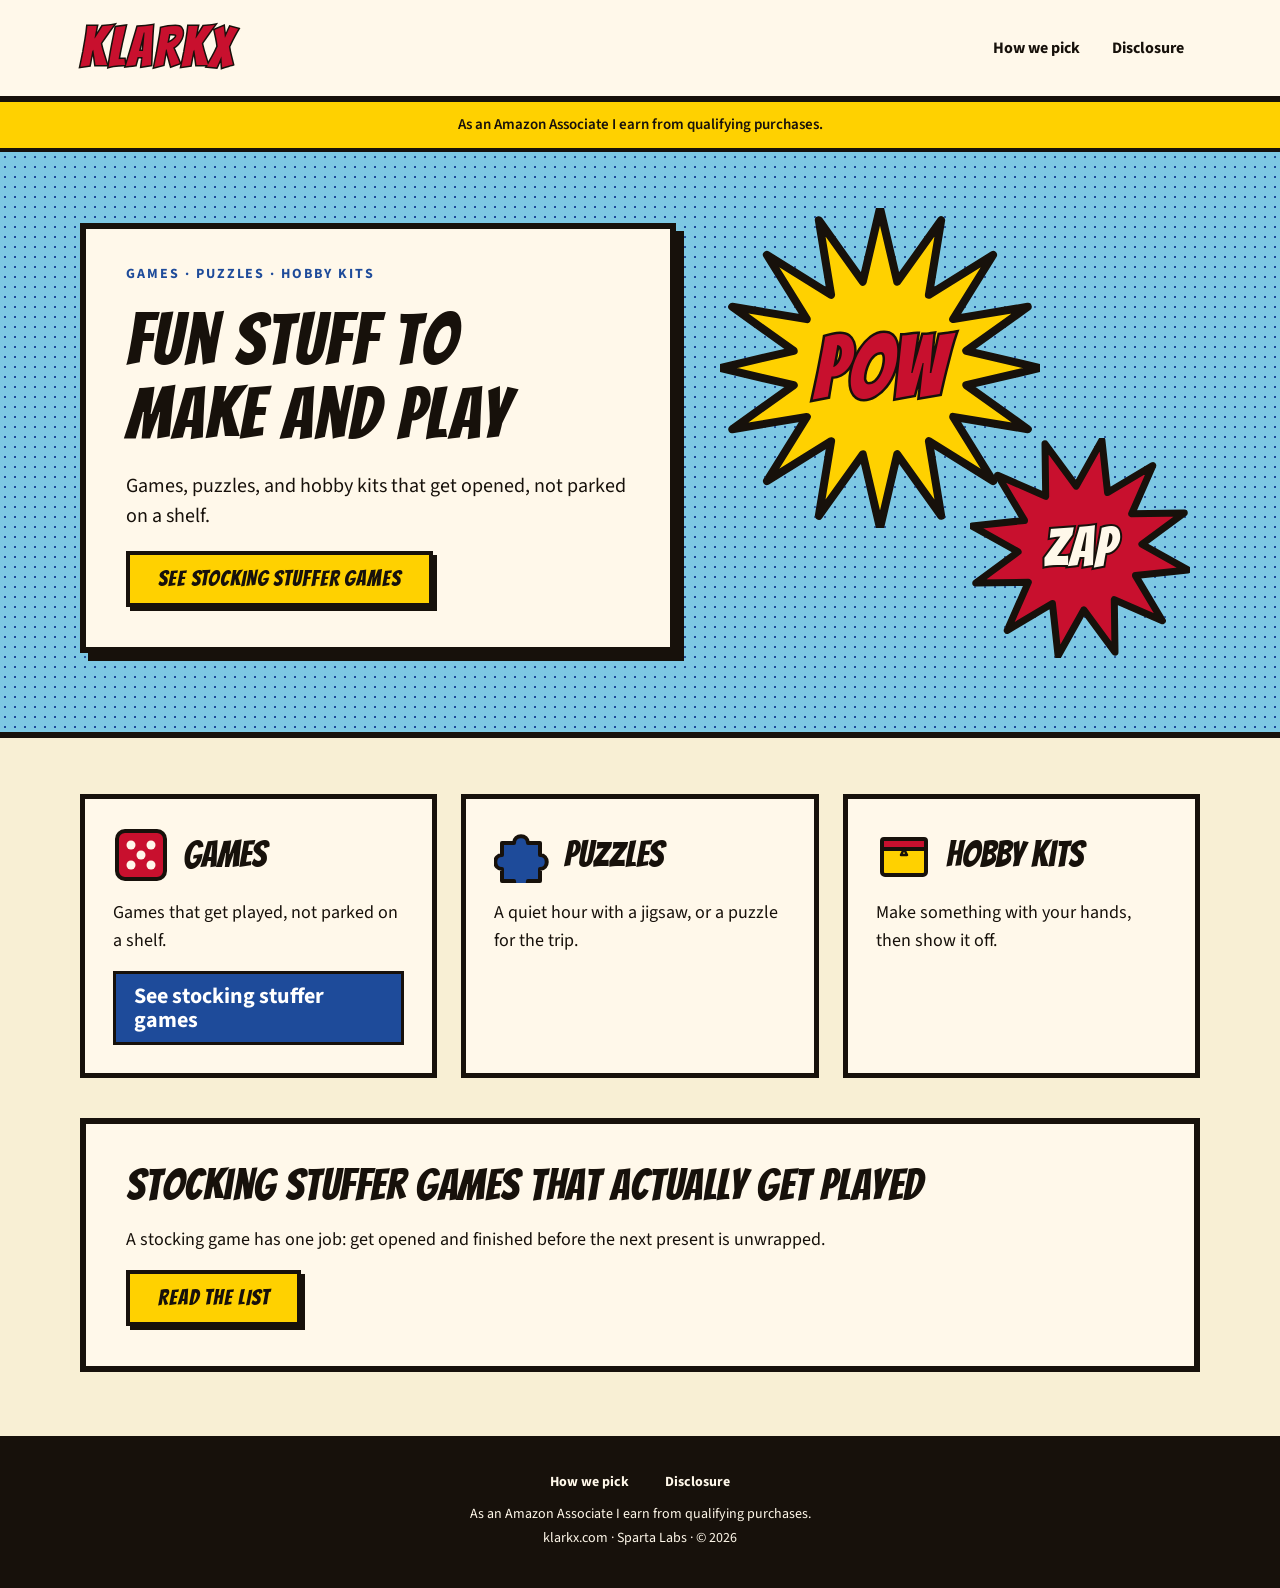
==== commit 3d9e0410: "Drop stocking-fit promises that the box sizes don't back up Soften home and stocking-stuffer copy so" ====
--- a/index.html
+++ b/index.html
@@ -6,6 +6,7 @@
   <title>Klarkx — Fun stuff to make and play</title>
   <meta name="description" content="Games, puzzles, and hobby kits that get opened, not parked on a shelf." />
   <meta name="robots" content="index,follow" />
+  <meta name="google-site-verification" content="7YPHriAeugtQpXHUCE1pAqUbaImQxQTjx_O2ZTklT5E" />
   <link rel="preload" href="/fonts/bangers-normal-400-latin.woff2" as="font" type="font/woff2" crossorigin>
   <link rel="preload" href="/fonts/source-sans-3-roman-variable-latin.woff2" as="font" type="font/woff2" crossorigin>
   <link rel="stylesheet" href="/fonts/fonts.css" />
@@ -64,7 +65,7 @@
             </svg>
           <h2 class="cat-title">Games</h2>
         </div>
-        <p>Small boxes that get played, not parked on a shelf.</p>
+        <p>Games that get played, not parked on a shelf.</p>
         <a class="btn btn-blue" href="/stocking-stuffer-games/">See stocking stuffer games</a>
       </article>
       <article class="panel cat-card">
@@ -74,7 +75,7 @@
             </svg>
           <h2 class="cat-title">Puzzles</h2>
         </div>
-        <p>A quiet hour with a jigsaw, or a pocket puzzle for the trip.</p>
+        <p>A quiet hour with a jigsaw, or a puzzle for the trip.</p>
       </article>
       <article class="panel cat-card">
         <div class="cat-head">
@@ -91,7 +92,7 @@
 
     <div class="section featured">
       <article class="panel">
-        <h2>Stocking stuffer games that actually come out of the stocking</h2>
+        <h2>Stocking stuffer games that actually get played</h2>
         <p>A stocking game has one job: get opened and finished before the next present is unwrapped.</p>
         <a class="btn" href="/stocking-stuffer-games/">Read the list</a>
       </article>
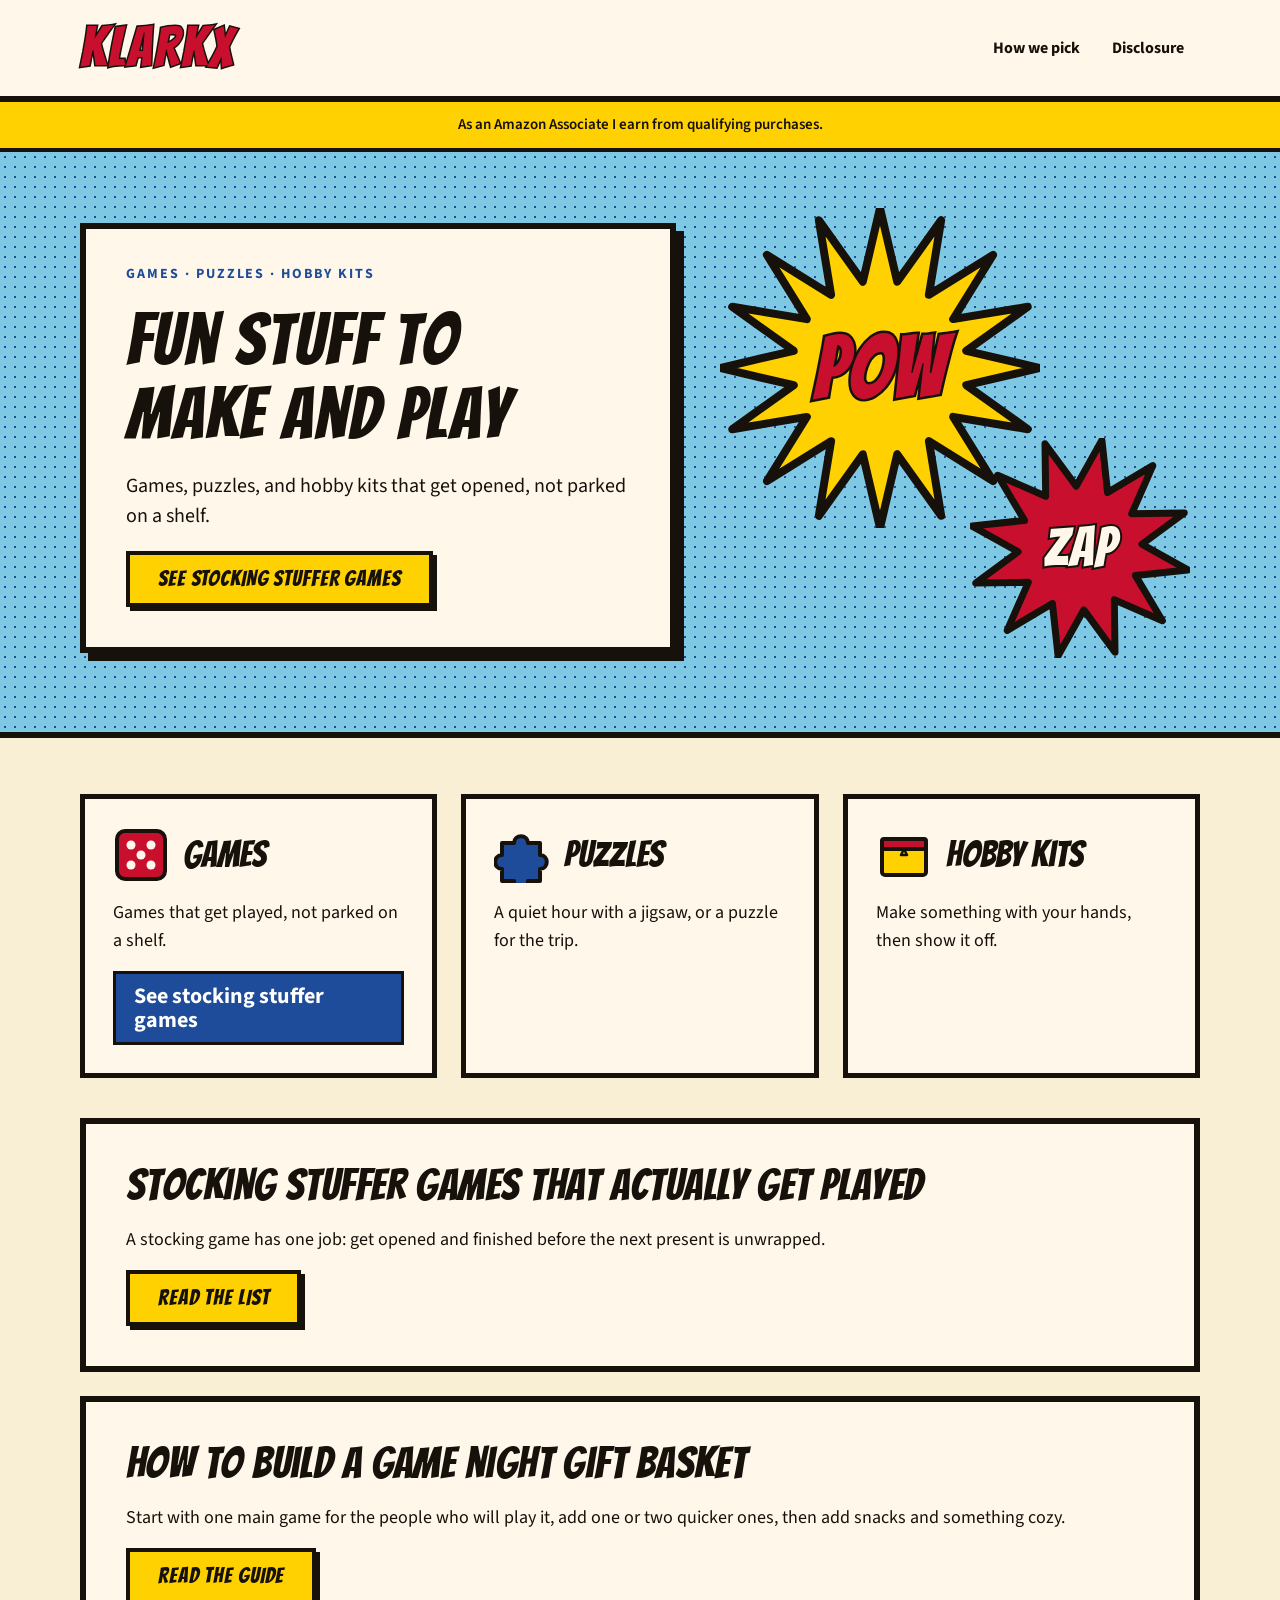
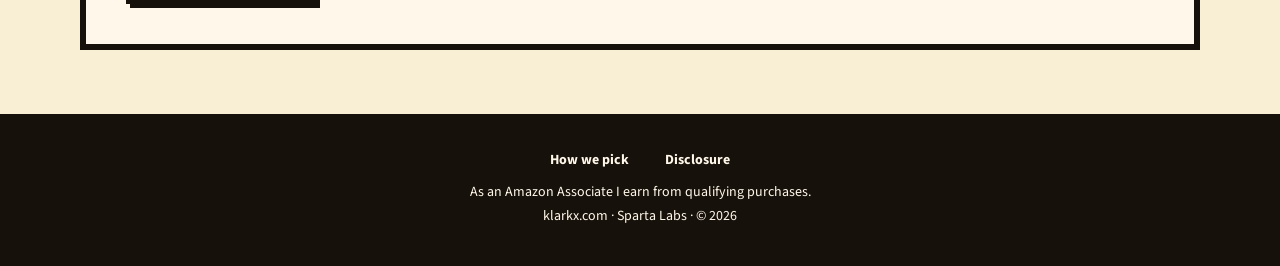
==== commit 81358433: "Publish the game night gift basket guide Add /game-night-gift-basket/ with index,follow, put it in t" ====
--- a/index.html
+++ b/index.html
@@ -96,6 +96,11 @@
         <p>A stocking game has one job: get opened and finished before the next present is unwrapped.</p>
         <a class="btn" href="/stocking-stuffer-games/">Read the list</a>
       </article>
+      <article class="panel">
+        <h2>How to build a game night gift basket</h2>
+        <p>Start with one main game for the people who will play it, add one or two quicker ones, then add snacks and something cozy.</p>
+        <a class="btn" href="/game-night-gift-basket/">Read the guide</a>
+      </article>
     </div>
   </main>
   <footer>
--- a/styles.css
+++ b/styles.css
@@ -371,6 +371,9 @@
 }
 
 .featured {
+  display: flex;
+  flex-direction: column;
+  gap: 16px;
   padding: 16px 0 32px;
 }
 
@@ -768,7 +771,7 @@
 
   .cat-card p { font-size: 18px; line-height: 28px; }
 
-  .featured { padding: 24px 0 64px; }
+  .featured { padding: 24px 0 64px; gap: 24px; }
 
   .featured .panel { padding: 36px 40px 40px; border-width: 6px; gap: 16px; }
 
